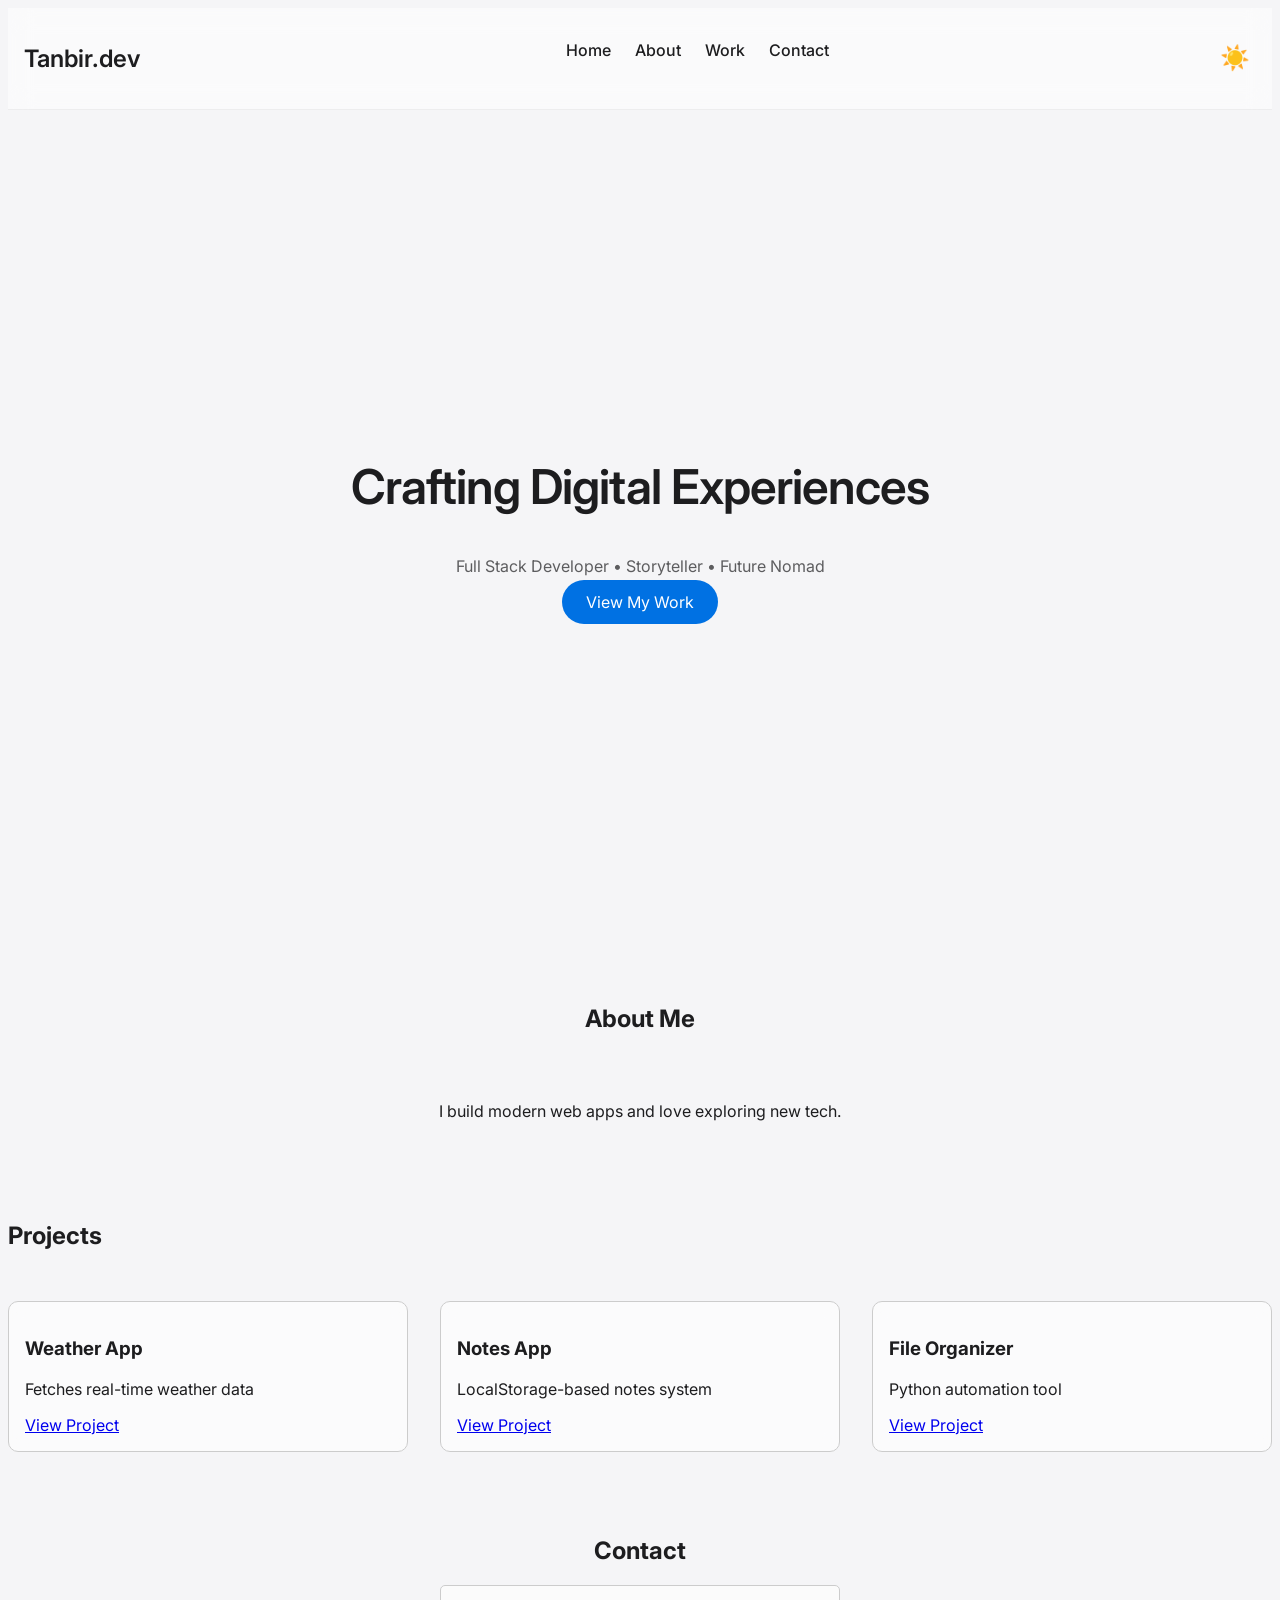
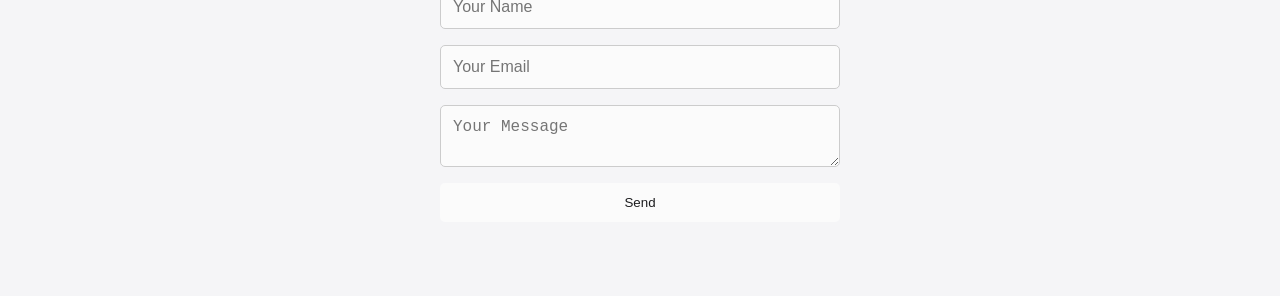
==== portfolio/index.html @ 15b9b973 "Add initial project structure with HTML, CSS, and JavaScript files - Create index.html for the main " ====
<!doctype html>
<html lang="en">
  <head>
    <meta charset="UTF-8" />
    <meta name="viewport" content="width=device-width, initial-scale=1.0" />
    <title>Tanbir | Developer</title>
    <link rel="stylesheet" href="css/styles.css" />
    <link rel="stylesheet" href="css/responsive.css" />
    <link
      href="https://fonts.googleapis.com/css2?family=Inter:wght@300;400;600&display=swap"
      rel="stylesheet"
    />
  </head>

  <body>
    <!-- NAVBAR -->
    <header class="glass">
      <nav>
        <h1 class="logo">Tanbir.dev</h1>
        <ul class="nav-links">
          <li><a href="#hero">Home</a></li>
          <li><a href="#about">About</a></li>
          <li><a href="#projects">Work</a></li>
          <li><a href="#contact">Contact</a></li>
        </ul>
        <button type="button" id="theme-toggle" aria-label="Toggle theme">☀️</button>
      </nav>
    </header>

    <!-- HERO -->
    <section id="hero" class="hero">
      <div class="hero-content">
        <h2>Crafting Digital Experiences</h2>
        <p>Full Stack Developer • Storyteller • Future Nomad</p>
        <a href="#projects" class="btn">View My Work</a>
      </div>
    </section>

    <!-- ABOUT -->
    <section id="about">
      <h2>About Me</h2>
      <p>I build modern web apps and love exploring new tech.</p>
    </section>

    <!-- PROJECTS -->
    <section id="projects">
      <h2>Projects</h2>
      <div class="projects-grid" id="projects-container"></div>
    </section>

    <!-- CONTACT -->
    <footer id="contact">
      <h2>Contact</h2>
      <form aria-label="Contact Form">
        <input type="text" placeholder="Your Name" required />
        <input type="email" placeholder="Your Email" required />
        <textarea placeholder="Your Message"></textarea>
        <button type="submit">Send</button>
      </form>
    </footer>

    <script src="js/projects.js"></script>
    <script src="js/main.js"></script>
  </body>
</html>
---- portfolio/css/styles.css ----
:root {
  --bg: #f5f5f7;
  --text: #1d1d1f;
  --accent: #0071e3;
  --card-bg: rgba(255, 255, 255, 0.6);
}

body.dark {
  --bg: #0b0b0c;
  --text: #f5f5f7;
  --card-bg: rgba(255, 255, 255, 0.05);
}

body {
  background: var(--bg);
  color: var(--text);
  font-family: "Inter", sans-serif;
  transition: all 0.3s ease;
}

body.dark .glass {
  background: rgba(0, 0, 0, 0.4);
}

/* header section */
.glass {
  position: sticky;
  top: 0;
  backdrop-filter: blur(12px);
  background: rgba(255, 255, 255, 0.5);
  border-bottom: 1px solid rgba(0, 0, 0, 0.05);
}

/* NAV section */
nav {
  display: flex;
  justify-content: space-between;
  padding: 1rem;
}

nav .logo {
  font-size: 1.5rem;
  font-weight: 600;
}

nav ul {
  display: flex;
  gap: 1.5rem;
}

nav ul li {
  list-style: none;
  cursor: pointer;
  transition: color 0.2s ease;
}

nav ul li a {
  text-decoration: none;
  color: var(--text);
  font-weight: 500;
  transition: color 0.2s ease;
}

nav ul li a:hover {
  color: var(--accent);
}

#theme-toggle {
  background: none;
  border: none;
  font-size: 1.5rem;
  cursor: pointer;
  transition: transform 0.2s ease;
}

#theme-toggle:hover {
  transform: scale(1.1);
}

/* HERO section */
.hero {
  height: 90vh;
  display: flex;
  align-items: center;
  justify-content: center;
  text-align: center;
}

.hero h2 {
  font-size: 3rem;
  font-weight: 600;
  letter-spacing: -1px;
}

.hero p {
  opacity: 0.7;
  margin: 1rem 0;
}

.btn {
  padding: 12px 24px;
  border-radius: 999px;
  background: var(--accent);
  color: white;
  text-decoration: none;
  transition: transform 0.2s ease;
}

.btn:hover {
  transform: scale(1.05);
}

/* About SECTIONS */
#about {
  display: flex;
  align-items: center;
  gap: 2rem;
  padding: 4rem 2rem;
  flex-direction: column;
  text-align: center;
}

/* PROJECT GRID */
.project-card {
  background: var(--card-bg);
  backdrop-filter: blur(10px);
  border-radius: 20px;
  padding: 1.5rem;
  transition: all 0.3s ease;
  border: 1px solid rgba(0, 0, 0, 0.05);
}

.project-card:hover {
  transform: translateY(-8px);
  box-shadow: 0 20px 40px rgba(0, 0, 0, 0.1);
}

/* PROJECT CARD */
.projects-grid {
  display: grid;
  grid-template-columns: repeat(auto-fit, minmax(280px, 1fr));
  gap: 2rem;
  padding-top: 2rem;
}

.project-card {
  border: 1px solid #ccc;
  padding: 1rem;
  border-radius: 10px;
}

.fade-in {
  opacity: 0;
  transform: translateY(20px);
  transition: all 0.6s ease;
}

.fade-in.show {
  opacity: 1;
  transform: translateY(0);
}

/* FOOTER section */
footer {
  padding: 4rem 2rem;
  text-align: center;
}

footer form {
  display: flex;
  flex-direction: column;
  gap: 1rem;
  max-width: 400px;
  margin: 0 auto;
}

footer input,
footer textarea {
  padding: 0.75rem;
  border: 1px solid #ccc;
  border-radius: 5px;
  font-size: 1rem;
  color: var(--text);
  background: var(--card-bg);
}

footer button {
  padding: 0.75rem 1.5rem;
  background: var(--card-bg);
  color: var(--text);
  border: none;
  border-radius: 5px;
  cursor: pointer;
  transition: transform 0.2s ease;
}
---- portfolio/css/responsive.css ----
@media (max-width: 768px) {
  nav ul {
    display: none;
  }

  section {
    padding: 2rem 1rem;
  }
}

@media (max-width: 480px) {
  section {
    padding: 1rem;
  }
}

/* Add more responsive styles as needed */
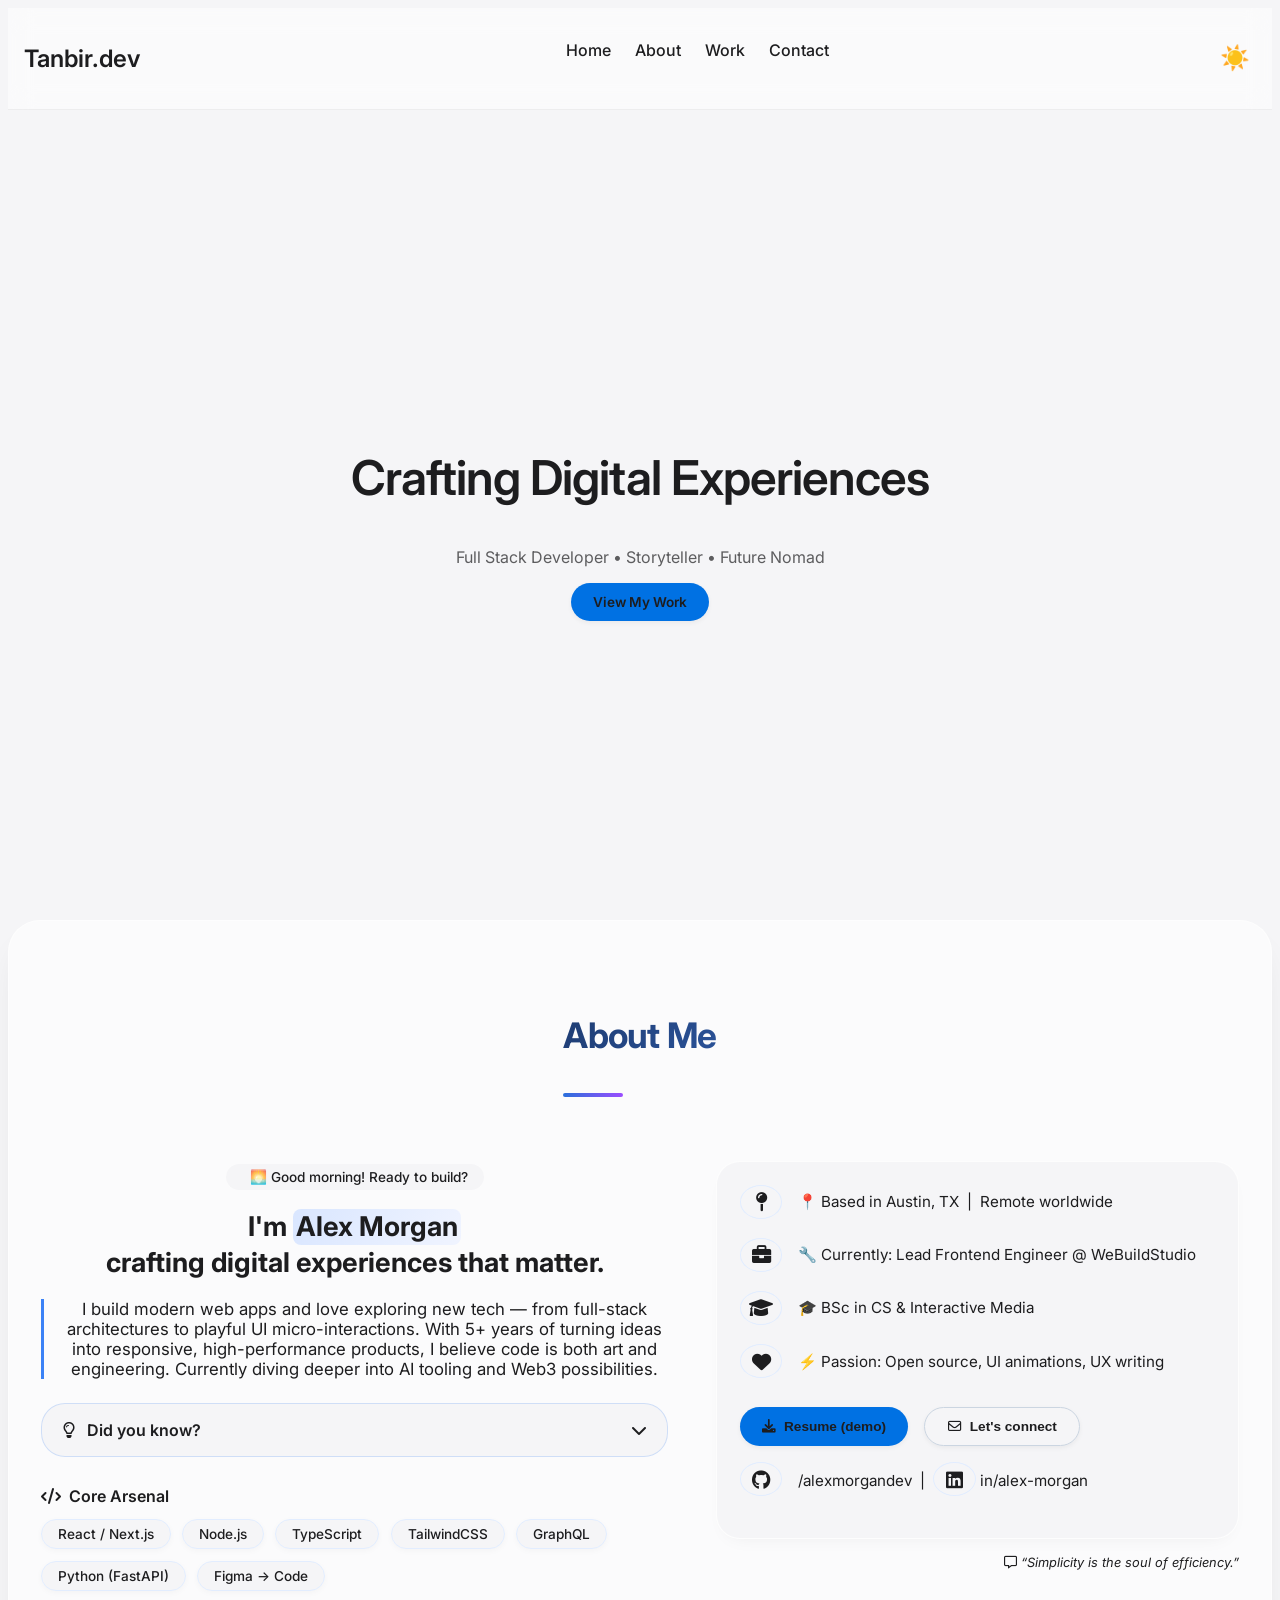
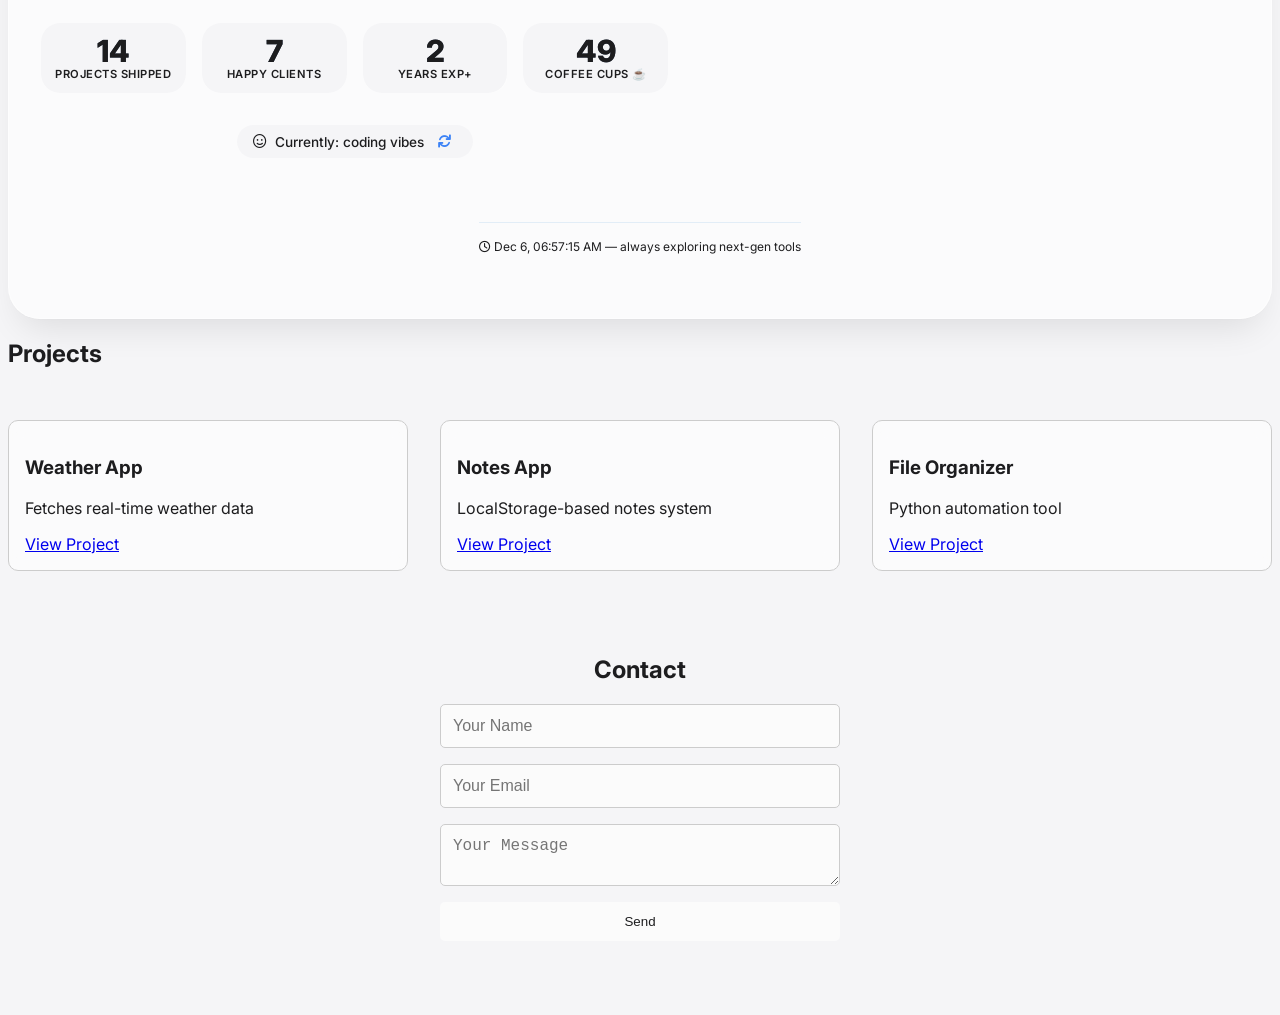
==== commit 09c36947: "feat: add interactive About section with dynamic greeting, fun facts, and skill counters" ====
--- a/portfolio/index.html
+++ b/portfolio/index.html
@@ -6,9 +6,19 @@
     <title>Tanbir | Developer</title>
     <link rel="stylesheet" href="css/styles.css" />
     <link rel="stylesheet" href="css/responsive.css" />
+    <link rel="stylesheet" href="css/about.css" />
     <link
       href="https://fonts.googleapis.com/css2?family=Inter:wght@300;400;600&display=swap"
       rel="stylesheet"
+    />
+    <!-- Google Fonts & simple CSS reset -->
+    <link
+      href="https://fonts.googleapis.com/css2?family=Inter:opsz,wght@14..32,300;14..32,400;14..32,600;14..32,700&display=swap"
+      rel="stylesheet"
+    />
+    <link
+      rel="stylesheet"
+      href="https://cdnjs.cloudflare.com/ajax/libs/font-awesome/6.0.0-beta3/css/all.min.css"
     />
   </head>
 
@@ -23,7 +33,9 @@
           <li><a href="#projects">Work</a></li>
           <li><a href="#contact">Contact</a></li>
         </ul>
-        <button type="button" id="theme-toggle" aria-label="Toggle theme">☀️</button>
+        <button type="button" id="theme-toggle" aria-label="Toggle theme">
+          ☀️
+        </button>
       </nav>
     </header>
 
@@ -37,10 +49,165 @@
     </section>
 
     <!-- ABOUT -->
-    <section id="about">
-      <h2>About Me</h2>
-      <p>I build modern web apps and love exploring new tech.</p>
-    </section>
+    <div class="portfolio-container">
+      <section id="about" class="about-section">
+        <div class="about-header">
+          <h2>About Me</h2>
+          <div class="underline-glow"></div>
+        </div>
+
+        <div class="about-grid">
+          <!-- LEFT SIDE: intro, bio, interactive fun fact + skills & counters -->
+          <div class="about-intro">
+            <div class="greeting-badge">
+              <i class="fas fa-waveform"></i>
+              <span id="greetingMessage">Hello, curious mind!</span>
+            </div>
+            <div class="highlight-text">
+              I'm <span>Alex Morgan</span> <br />
+              crafting <strong>digital experiences</strong> that matter.
+            </div>
+            <p class="bio">
+              I build modern web apps and love exploring new tech — from
+              full-stack architectures to playful UI micro-interactions. With 5+
+              years of turning ideas into responsive, high-performance products,
+              I believe code is both art and engineering. Currently diving
+              deeper into AI tooling and Web3 possibilities.
+            </p>
+
+            <!-- Interactive Fun Fact Toggle (JS) -->
+            <div class="fun-fact-card">
+              <div class="fact-trigger" id="funFactToggle">
+                <span
+                  ><i class="fa-regular fa-lightbulb"></i> &nbsp; Did you
+                  know?</span
+                >
+                <i class="fas fa-chevron-down" id="toggleIcon"></i>
+              </div>
+              <div class="fact-content" id="funFactContent">
+                ✨ I once built a full-stack app in 48 hours during a hackathon
+                — and it won "Best Creative Use of Tech"!<br />
+                🌱 Outside coding, I'm a coffee enthusiast and mentor at local
+                coding workshops.
+              </div>
+            </div>
+
+            <!-- Skills chips with interactive mood -->
+            <div class="skill-section">
+              <div class="skill-title">
+                <i class="fas fa-code"></i> Core Arsenal
+              </div>
+              <div class="skill-chips">
+                <span class="chip">React / Next.js</span>
+                <span class="chip">Node.js</span>
+                <span class="chip">TypeScript</span>
+                <span class="chip">TailwindCSS</span>
+                <span class="chip">GraphQL</span>
+                <span class="chip">Python (FastAPI)</span>
+                <span class="chip">Figma → Code</span>
+              </div>
+            </div>
+
+            <!-- Dynamic stats counters with javascript increment -->
+            <div class="stats-row">
+              <div class="stat-item" data-target="28">
+                <div class="stat-number" id="statProjects">0</div>
+                <div class="stat-label">Projects Shipped</div>
+              </div>
+              <div class="stat-item" data-target="15">
+                <div class="stat-number" id="statClients">0</div>
+                <div class="stat-label">Happy Clients</div>
+              </div>
+              <div class="stat-item" data-target="4">
+                <div class="stat-number" id="statYears">0</div>
+                <div class="stat-label">Years Exp+</div>
+              </div>
+              <div class="stat-item" data-target="100">
+                <div class="stat-number" id="statCoffee">0</div>
+                <div class="stat-label">Coffee Cups ☕</div>
+              </div>
+            </div>
+
+            <!-- mood widget interactive -->
+            <div class="dynamic-mood" id="moodWidget">
+              <i class="fa-regular fa-face-smile"></i>
+              <span class="mood-text" id="moodText"
+                >Currently: coding vibes</span
+              >
+              <button
+                id="changeMoodBtn"
+                style="
+                  background: none;
+                  border: none;
+                  margin-left: auto;
+                  cursor: pointer;
+                  color: #3b82f6;
+                "
+              >
+                <i class="fa-solid fa-arrows-rotate"></i>
+              </button>
+            </div>
+          </div>
+
+          <!-- RIGHT SIDE: personal details + CTA -->
+          <div class="about-details">
+            <div class="info-card">
+              <div class="info-line">
+                <i class="fas fa-map-pin"></i>
+                <span
+                  >📍 Based in Austin, TX &nbsp;|&nbsp; Remote worldwide</span
+                >
+              </div>
+              <div class="info-line">
+                <i class="fas fa-briefcase"></i>
+                <span
+                  >🔧 Currently: Lead Frontend Engineer @ WeBuildStudio</span
+                >
+              </div>
+              <div class="info-line">
+                <i class="fas fa-graduation-cap"></i>
+                <span>🎓 BSc in CS & Interactive Media</span>
+              </div>
+              <div class="info-line">
+                <i class="fas fa-heart"></i>
+                <span>⚡ Passion: Open source, UI animations, UX writing</span>
+              </div>
+              <div class="cta-buttons">
+                <button class="btn btn-primary" id="resumeBtn">
+                  <i class="fas fa-download"></i> Resume (demo)
+                </button>
+                <button class="btn btn-outline" id="contactBtn">
+                  <i class="far fa-envelope"></i> Let's connect
+                </button>
+              </div>
+              <div class="info-line" style="margin-top: 1rem">
+                <i class="fab fa-github"></i>
+                <span
+                  >/alexmorgandev &nbsp;|&nbsp;
+                  <i class="fab fa-linkedin"></i> in/alex-morgan</span
+                >
+              </div>
+            </div>
+            <!-- add micro quote or interactive -->
+            <div
+              style="
+                margin-top: 1rem;
+                text-align: right;
+                font-style: italic;
+                font-size: 0.8rem;
+              "
+            >
+              <i class="fa-regular fa-message"></i> “Simplicity is the soul of
+              efficiency.”
+            </div>
+          </div>
+        </div>
+        <div class="about-footer">
+          <i class="fa-regular fa-clock"></i> <span id="liveTimestamp"></span> —
+          always exploring next-gen tools
+        </div>
+      </section>
+    </div>
 
     <!-- PROJECTS -->
     <section id="projects">
@@ -61,5 +228,6 @@
 
     <script src="js/projects.js"></script>
     <script src="js/main.js"></script>
+    <script src="js/about.js"></script>
   </body>
 </html>
--- a/portfolio/css/styles.css
+++ b/portfolio/css/styles.css
@@ -25,6 +25,7 @@
 /* header section */
 .glass {
   position: sticky;
+  z-index: 1;
   top: 0;
   backdrop-filter: blur(12px);
   background: rgba(255, 255, 255, 0.5);
--- a/portfolio/css/about.css
+++ b/portfolio/css/about.css
@@ -0,0 +1,378 @@
+/* * {
+  margin: 0;
+  padding: 0;
+  box-sizing: border-box;
+}
+
+body {
+  background: linear-gradient(145deg, #f8fafc 0%, #eef2f8 100%);
+  font-family: "Inter", sans-serif;
+  line-height: 1.5;
+  color: #0a1e2f;
+  padding: 2rem 1.5rem;
+  min-height: 100vh;
+  display: flex;
+  align-items: center;
+  justify-content: center;
+} */
+
+:root {
+  --bg: #f5f5f7;
+  --text: #1d1d1f;
+  --accent: #0071e3;
+  --card-bg: rgba(255, 255, 255, 0.6);
+}
+
+/* main container to mimic a portfolio card context */
+.portfolio-container {
+  max-width: 1280px;
+  width: 100%;
+  margin: 0 auto;
+}
+
+/* about section styling */
+.about-section {
+  background: var(--card-bg);
+  backdrop-filter: blur(0px);
+  border-radius: 2rem;
+  box-shadow:
+    0 20px 35px -12px rgba(0, 0, 0, 0.1),
+    0 1px 2px rgba(0, 0, 0, 0.02);
+  padding: 2rem 1.8rem;
+  transition: all 0.3s ease;
+  border: 1px solid rgba(255, 255, 255, 0.5);
+}
+
+@media (min-width: 768px) {
+  .about-section {
+    padding: 2.8rem 3rem;
+  }
+}
+
+/* header with animated underline */
+.about-header {
+  margin-bottom: 2rem;
+  position: relative;
+  display: inline-block;
+}
+
+.about-header h2 {
+  font-size: 2.2rem;
+  font-weight: 700;
+  background: linear-gradient(135deg, #1e3c72, #2a5298);
+  background-clip: text;
+  -webkit-background-clip: text;
+  color: transparent;
+  letter-spacing: -0.02em;
+  display: inline-block;
+}
+
+.underline-glow {
+  height: 4px;
+  width: 60px;
+  background: linear-gradient(90deg, #2a6fdb, #9b4dff);
+  border-radius: 4px;
+  margin-top: 8px;
+  transition: width 0.4s cubic-bezier(0.2, 0.9, 0.4, 1.1);
+}
+
+.about-header:hover .underline-glow {
+  width: 100%;
+}
+
+/* layout: intro + grid details */
+.about-grid {
+  display: flex;
+  flex-direction: column;
+  gap: 2rem;
+}
+
+@media (min-width: 900px) {
+  .about-grid {
+    flex-direction: row;
+    gap: 3rem;
+  }
+  .about-intro {
+    flex: 1.2;
+  }
+  .about-details {
+    flex: 1;
+  }
+}
+
+/* intro text + interactive badge */
+.greeting-badge {
+  display: inline-flex;
+  align-items: center;
+  gap: 0.5rem;
+  background: var(--bg);
+  padding: 0.3rem 1rem;
+  border-radius: 40px;
+  font-size: 0.85rem;
+  font-weight: 500;
+  color: var(--text);
+  margin-bottom: 1.2rem;
+  backdrop-filter: blur(2px);
+}
+
+.greeting-badge i {
+  font-size: 1rem;
+}
+
+.highlight-text {
+  font-size: 1.7rem;
+  font-weight: 700;
+  line-height: 1.3;
+  margin-bottom: 1rem;
+  color: var(--text);
+}
+
+.highlight-text span {
+  background: linear-gradient(120deg, #d9e6ff, #f0f4ff);
+  padding: 0 0.2rem;
+  border-radius: 8px;
+  display: inline-block;
+}
+
+.bio {
+  color: var(--text);
+  margin: 1.2rem 0;
+  font-size: 1.05rem;
+  border-left: 3px solid #3b82f6;
+  padding-left: 1rem;
+}
+
+/* stats / fun fact interactive */
+.fun-fact-card {
+  background: var(--bg);
+  backdrop-filter: blur(4px);
+  border-radius: 1.5rem;
+  padding: 1rem 1.3rem;
+  margin: 1.5rem 0;
+  border: 1px solid rgba(59, 130, 246, 0.2);
+  transition: all 0.2s;
+}
+
+.fact-trigger {
+  display: flex;
+  align-items: center;
+  justify-content: space-between;
+  cursor: pointer;
+  font-weight: 600;
+  color: var(--text);
+}
+
+.fact-trigger i {
+  transition: transform 0.3s;
+}
+
+.fact-content {
+  max-height: 0;
+  overflow: hidden;
+  transition:
+    max-height 0.5s ease-out,
+    margin 0.2s;
+  background: var(--bg);
+  border-radius: 1rem;
+  margin-top: 0;
+  padding: 0 0.8rem;
+}
+
+.fact-content.show {
+  max-height: 200px;
+  margin-top: 0.8rem;
+  padding: 0.8rem;
+}
+
+/* skill chips & interactive counters */
+.skill-section {
+  margin: 1.8rem 0 0.8rem;
+}
+
+.skill-title {
+  font-weight: 600;
+  margin-bottom: 0.8rem;
+  display: flex;
+  align-items: center;
+  gap: 8px;
+}
+
+.skill-chips {
+  display: flex;
+  flex-wrap: wrap;
+  gap: 0.7rem;
+}
+
+.chip {
+  background: var(--bg);
+  border-radius: 40px;
+  padding: 0.4rem 1rem;
+  font-size: 0.85rem;
+  font-weight: 500;
+  color: var(--text);
+  box-shadow: 0 2px 6px rgba(0, 0, 0, 0.03);
+  transition: all 0.2s ease;
+  cursor: default;
+  border: 1px solid #e2edff;
+}
+
+.chip:hover {
+  transform: translateY(-2px);
+  background: var(--bg);
+  border-color: var(--accent);
+  box-shadow: 0 6px 12px -8px rgba(59, 130, 246, 0.3);
+}
+
+/* stats counters row */
+.stats-row {
+  display: flex;
+  justify-content: space-between;
+  gap: 1rem;
+  margin: 2rem 0 1rem;
+  flex-wrap: wrap;
+}
+
+.stat-item {
+  background: var(--bg);
+  border-radius: 1.2rem;
+  padding: 0.8rem;
+  text-align: center;
+  flex: 1;
+  min-width: 80px;
+  transition: all 0.2s;
+  backdrop-filter: blur(4px);
+}
+
+.stat-number {
+  font-size: 1.9rem;
+  font-weight: 800;
+  background: linear-gradient(145deg, #1e293b, #2d3e5f);
+  background-clip: text;
+  -webkit-background-clip: text;
+  color: var(--text);
+  line-height: 1;
+}
+
+.stat-label {
+  font-size: 0.7rem;
+  text-transform: uppercase;
+  font-weight: 600;
+  letter-spacing: 0.5px;
+  color: var(--text);
+}
+
+/* Right side: personal details + cta */
+.info-card {
+  background: var(--bg);
+  border-radius: 1.5rem;
+  padding: 1.4rem;
+  box-shadow: 0 8px 20px -12px rgba(0, 0, 0, 0.08);
+  border: 1px solid rgba(255, 255, 255, 0.8);
+}
+
+.info-line {
+  display: flex;
+  align-items: center;
+  gap: 1rem;
+  margin-bottom: 1.2rem;
+  font-size: 0.95rem;
+}
+
+.info-line i {
+  width: 28px;
+  color: var(--text);
+  border-radius: 50%;
+  border: 1px solid #e2edff;
+  padding: 0.4rem;
+  text-align: center;
+  font-size: 1.2rem;
+}
+
+.cta-buttons {
+  display: flex;
+  gap: 1rem;
+  margin-top: 1.8rem;
+  flex-wrap: wrap;
+}
+
+.btn {
+  padding: 0.7rem 1.4rem;
+  border-radius: 40px;
+  font-weight: 600;
+  font-size: 0.85rem;
+  cursor: pointer;
+  transition: all 0.2s;
+  border: none;
+  background: var(--accent);
+  color: var(--text);
+  box-shadow: 0 2px 5px rgba(0, 0, 0, 0.05);
+  display: inline-flex;
+  align-items: center;
+  gap: 0.5rem;
+}
+
+.btn-primary {
+  background: var(--accent);
+  color: var(--text);
+  border: none;
+}
+
+.btn-primary:hover {
+  background: var(--accent);
+  transform: translateY(-2px);
+  box-shadow: 0 12px 18px -10px #1f3a6b50;
+}
+
+.btn-outline {
+  border: 1px solid #cbd5e1;
+  background: transparent;
+}
+
+.btn-outline:hover {
+  background: #f1f5f9;
+  border-color: #3b82f6;
+}
+
+/* interactive typing effect area (js) */
+.dynamic-mood {
+  margin-top: 1rem;
+  font-size: 0.85rem;
+  background: var(--bg);
+  padding: 0.5rem 1rem;
+  border-radius: 28px;
+  display: inline-flex;
+  align-items: center;
+  gap: 8px;
+}
+
+.mood-text {
+  font-weight: 500;
+  color: var(--text);
+}
+
+/* footer micro */
+.about-footer {
+  margin-top: 2rem;
+  text-align: center;
+  font-size: 0.75rem;
+  color: var(--text);
+  border-top: 1px solid #e2edf7;
+  padding-top: 1rem;
+}
+
+@keyframes fadeSlide {
+  0% {
+    opacity: 0;
+    transform: translateY(6px);
+  }
+  100% {
+    opacity: 1;
+    transform: translateY(0);
+  }
+}
+
+.about-section,
+.stat-item,
+.chip {
+  animation: fadeSlide 0.45s ease-out forwards;
+}
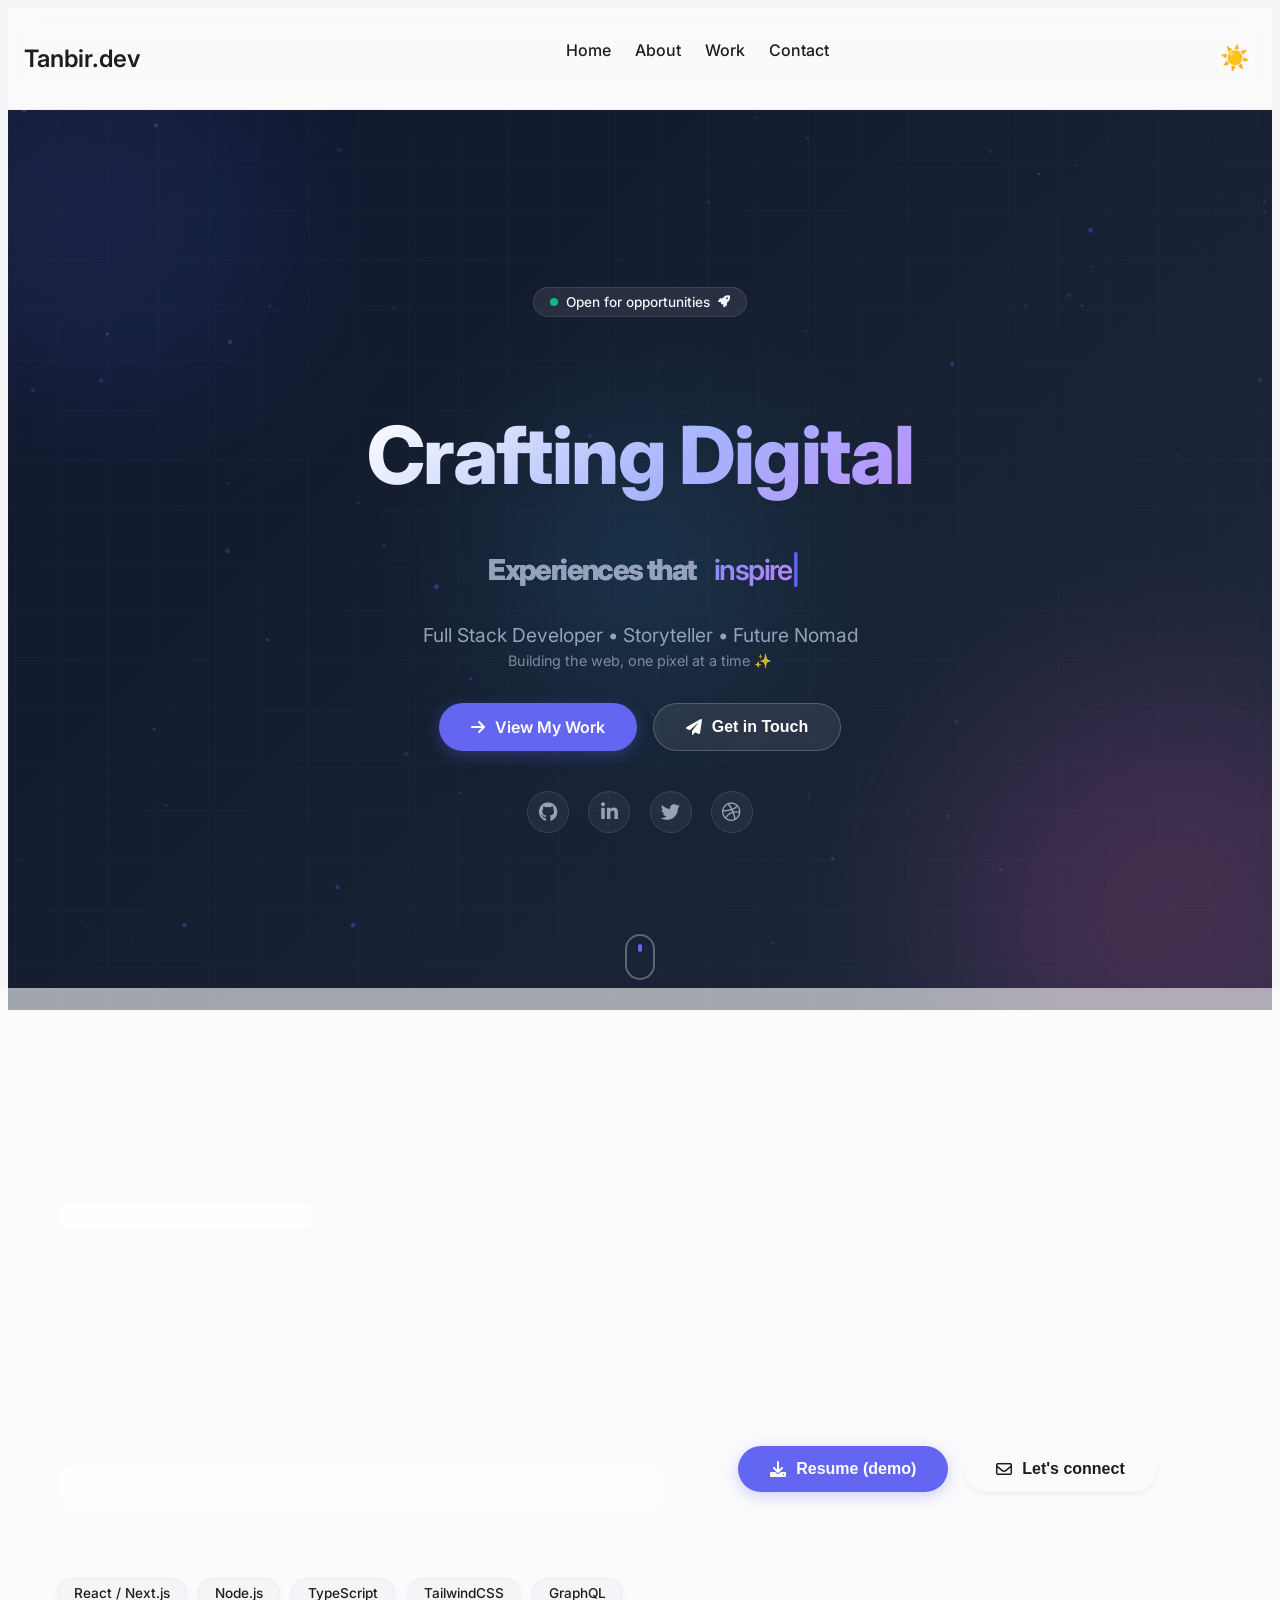
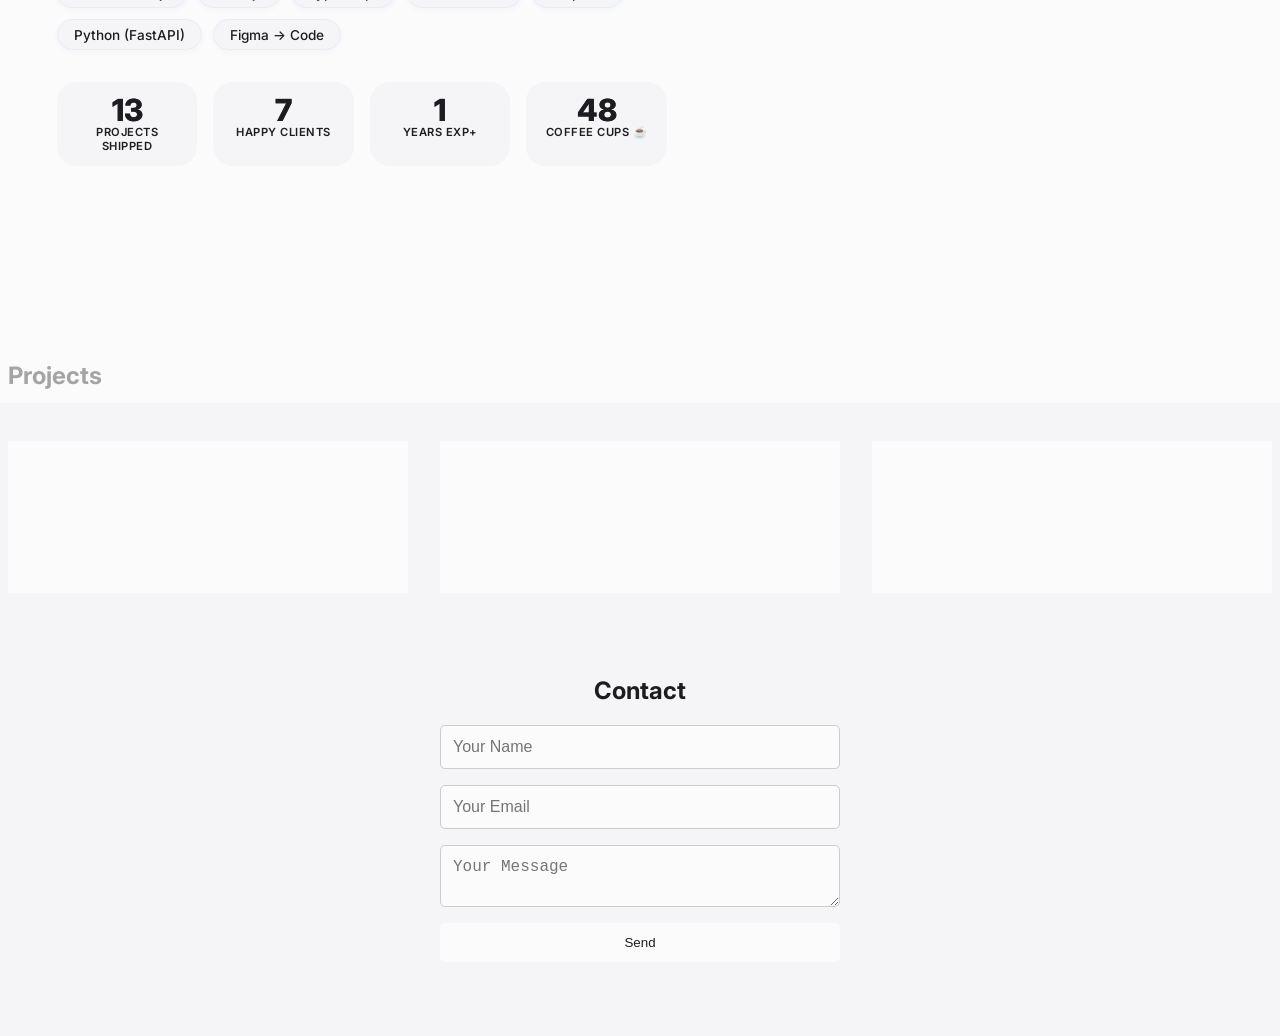
==== commit 9e981e7f: "feat: add enhanced hero section with typing animation, particle system, and interactive buttons; cre" ====
--- a/portfolio/index.html
+++ b/portfolio/index.html
@@ -7,6 +7,7 @@
     <link rel="stylesheet" href="css/styles.css" />
     <link rel="stylesheet" href="css/responsive.css" />
     <link rel="stylesheet" href="css/about.css" />
+    <link rel="stylesheet" href="css/hero.css" />
     <link
       href="https://fonts.googleapis.com/css2?family=Inter:wght@300;400;600&display=swap"
       rel="stylesheet"
@@ -19,6 +20,10 @@
     <link
       rel="stylesheet"
       href="https://cdnjs.cloudflare.com/ajax/libs/font-awesome/6.0.0-beta3/css/all.min.css"
+    />
+    <link
+      href="https://fonts.googleapis.com/css2?family=Inter:opsz,wght@14..32,300;14..32,400;14..32,500;14..32,600;14..32,700;14..32,800&display=swap"
+      rel="stylesheet"
     />
   </head>
 
@@ -39,181 +44,279 @@
       </nav>
     </header>
 
-    <!-- HERO -->
-    <section id="hero" class="hero">
-      <div class="hero-content">
-        <h2>Crafting Digital Experiences</h2>
-        <p>Full Stack Developer • Storyteller • Future Nomad</p>
-        <a href="#projects" class="btn">View My Work</a>
+    <!-- MAIN CONTENT -->
+    <main id="main" class="main">
+      <!-- HERO -->
+      <div id="hero-container-body" class="hero-container-body">
+        <section id="hero" class="hero">
+          <!-- Animated Background -->
+          <div class="hero-bg">
+            <div class="gradient-orb orb-1"></div>
+            <div class="gradient-orb orb-2"></div>
+            <div class="gradient-orb orb-3"></div>
+            <div class="grid-overlay"></div>
+          </div>
+
+          <!-- Particle Canvas -->
+          <canvas id="particleCanvas"></canvas>
+
+          <!-- Main Content -->
+          <div class="hero-content">
+            <div class="availability-badge">
+              <span class="status-dot"></span>
+              <span>Open for opportunities</span>
+              <i class="fas fa-rocket" style="font-size: 0.75rem"></i>
+            </div>
+
+            <h2>
+              Crafting Digital<br />
+              <span class="typing-wrapper">
+                <span class="static-text">Experiences that</span>
+                <span class="dynamic-text" id="dynamicText">inspire</span>
+              </span>
+            </h2>
+
+            <p>
+              Full Stack Developer • Storyteller • Future Nomad<br />
+              <span style="font-size: 0.9rem; opacity: 0.8"
+                >Building the web, one pixel at a time ✨</span
+              >
+            </p>
+
+            <div class="cta-group">
+              <a href="#projects" class="btn btn-primary" id="viewWorkBtn">
+                <i class="fas fa-arrow-right"></i> View My Work
+              </a>
+              <button type="button" class="btn btn-secondary" id="contactBtn">
+                <i class="fas fa-paper-plane"></i> Get in Touch
+              </button>
+            </div>
+
+            <div class="social-links">
+              <a
+                title="social-icon"
+                href="#"
+                class="social-icon"
+                id="githubLink"
+                target="_blank"
+              >
+                <i class="fab fa-github"></i>
+              </a>
+              <a
+                title="social-icon"
+                href="#"
+                class="social-icon"
+                id="linkedinLink"
+                target="_blank"
+              >
+                <i class="fab fa-linkedin-in"></i>
+              </a>
+              <a
+                title="social-icon"
+                href="#"
+                class="social-icon"
+                id="twitterLink"
+                target="_blank"
+              >
+                <i class="fab fa-twitter"></i>
+              </a>
+              <a
+                title="social-icon"
+                href="#"
+                class="social-icon"
+                id="dribbbleLink"
+                target="_blank"
+              >
+                <i class="fab fa-dribbble"></i>
+              </a>
+            </div>
+          </div>
+
+          <!-- Scroll Indicator -->
+          <div class="scroll-indicator" id="scrollIndicator">
+            <div class="mouse">
+              <div class="wheel"></div>
+            </div>
+          </div>
+        </section>
       </div>
-    </section>
-
-    <!-- ABOUT -->
-    <div class="portfolio-container">
-      <section id="about" class="about-section">
-        <div class="about-header">
-          <h2>About Me</h2>
-          <div class="underline-glow"></div>
-        </div>
-
-        <div class="about-grid">
-          <!-- LEFT SIDE: intro, bio, interactive fun fact + skills & counters -->
-          <div class="about-intro">
-            <div class="greeting-badge">
-              <i class="fas fa-waveform"></i>
-              <span id="greetingMessage">Hello, curious mind!</span>
-            </div>
-            <div class="highlight-text">
-              I'm <span>Alex Morgan</span> <br />
-              crafting <strong>digital experiences</strong> that matter.
-            </div>
-            <p class="bio">
-              I build modern web apps and love exploring new tech — from
-              full-stack architectures to playful UI micro-interactions. With 5+
-              years of turning ideas into responsive, high-performance products,
-              I believe code is both art and engineering. Currently diving
-              deeper into AI tooling and Web3 possibilities.
-            </p>
-
-            <!-- Interactive Fun Fact Toggle (JS) -->
-            <div class="fun-fact-card">
-              <div class="fact-trigger" id="funFactToggle">
-                <span
-                  ><i class="fa-regular fa-lightbulb"></i> &nbsp; Did you
-                  know?</span
+
+      <!-- ABOUT -->
+      <section class="about-container-body" id="about-section-body">
+        <div class="portfolio-container">
+          <section id="about" class="about-section">
+            <div class="about-header">
+              <h2>About Me</h2>
+              <div class="underline-glow"></div>
+            </div>
+
+            <div class="about-grid">
+              <!-- LEFT SIDE: intro, bio, interactive fun fact + skills & counters -->
+              <div class="about-intro">
+                <div class="greeting-badge">
+                  <i class="fas fa-waveform"></i>
+                  <span id="greetingMessage">Hello, curious mind!</span>
+                </div>
+                <div class="highlight-text">
+                  I'm <span>Alex Morgan</span> <br />
+                  crafting <strong>digital experiences</strong> that matter.
+                </div>
+                <p class="bio">
+                  I build modern web apps and love exploring new tech — from
+                  full-stack architectures to playful UI micro-interactions.
+                  With 5+ years of turning ideas into responsive,
+                  high-performance products, I believe code is both art and
+                  engineering. Currently diving deeper into AI tooling and Web3
+                  possibilities.
+                </p>
+
+                <!-- Interactive Fun Fact Toggle (JS) -->
+                <div class="fun-fact-card">
+                  <div class="fact-trigger" id="funFactToggle">
+                    <span
+                      ><i class="fa-regular fa-lightbulb"></i> &nbsp; Did you
+                      know?</span
+                    >
+                    <i class="fas fa-chevron-down" id="toggleIcon"></i>
+                  </div>
+                  <div class="fact-content" id="funFactContent">
+                    ✨ I once built a full-stack app in 48 hours during a
+                    hackathon — and it won "Best Creative Use of Tech"!<br />
+                    🌱 Outside coding, I'm a coffee enthusiast and mentor at
+                    local coding workshops.
+                  </div>
+                </div>
+
+                <!-- Skills chips with interactive mood -->
+                <div class="skill-section">
+                  <div class="skill-title">
+                    <i class="fas fa-code"></i> Core Arsenal
+                  </div>
+                  <div class="skill-chips">
+                    <span class="chip">React / Next.js</span>
+                    <span class="chip">Node.js</span>
+                    <span class="chip">TypeScript</span>
+                    <span class="chip">TailwindCSS</span>
+                    <span class="chip">GraphQL</span>
+                    <span class="chip">Python (FastAPI)</span>
+                    <span class="chip">Figma → Code</span>
+                  </div>
+                </div>
+
+                <!-- Dynamic stats counters with javascript increment -->
+                <div class="stats-row">
+                  <div class="stat-item" data-target="28">
+                    <div class="stat-number" id="statProjects">0</div>
+                    <div class="stat-label">Projects Shipped</div>
+                  </div>
+                  <div class="stat-item" data-target="15">
+                    <div class="stat-number" id="statClients">0</div>
+                    <div class="stat-label">Happy Clients</div>
+                  </div>
+                  <div class="stat-item" data-target="4">
+                    <div class="stat-number" id="statYears">0</div>
+                    <div class="stat-label">Years Exp+</div>
+                  </div>
+                  <div class="stat-item" data-target="100">
+                    <div class="stat-number" id="statCoffee">0</div>
+                    <div class="stat-label">Coffee Cups ☕</div>
+                  </div>
+                </div>
+
+                <!-- mood widget interactive -->
+                <div class="dynamic-mood" id="moodWidget">
+                  <i class="fa-regular fa-face-smile"></i>
+                  <span class="mood-text" id="moodText"
+                    >Currently: coding vibes</span
+                  >
+                  <button
+                    title="Change Mood"
+                    type="button"
+                    id="changeMoodBtn"
+                    style="
+                      background: none;
+                      border: none;
+                      margin-left: auto;
+                      cursor: pointer;
+                      color: #3b82f6;
+                    "
+                  >
+                    <i class="fa-solid fa-arrows-rotate"></i>
+                  </button>
+                </div>
+              </div>
+
+              <!-- RIGHT SIDE: personal details + CTA -->
+              <div class="about-details">
+                <div class="info-card">
+                  <div class="info-line">
+                    <i class="fas fa-map-pin"></i>
+                    <span
+                      >📍 Based in Austin, TX &nbsp;|&nbsp; Remote
+                      worldwide</span
+                    >
+                  </div>
+                  <div class="info-line">
+                    <i class="fas fa-briefcase"></i>
+                    <span
+                      >🔧 Currently: Lead Frontend Engineer @
+                      WeBuildStudio</span
+                    >
+                  </div>
+                  <div class="info-line">
+                    <i class="fas fa-graduation-cap"></i>
+                    <span>🎓 BSc in CS & Interactive Media</span>
+                  </div>
+                  <div class="info-line">
+                    <i class="fas fa-heart"></i>
+                    <span
+                      >⚡ Passion: Open source, UI animations, UX writing</span
+                    >
+                  </div>
+                  <div class="cta-buttons">
+                    <button class="btn btn-primary" id="resumeBtn">
+                      <i class="fas fa-download"></i> Resume (demo)
+                    </button>
+                    <button class="btn btn-outline" id="contactBtn">
+                      <i class="far fa-envelope"></i> Let's connect
+                    </button>
+                  </div>
+                  <div class="info-line" style="margin-top: 1rem">
+                    <i class="fab fa-github"></i>
+                    <span
+                      >/alexmorgandev &nbsp;|&nbsp;
+                      <i class="fab fa-linkedin"></i> in/alex-morgan</span
+                    >
+                  </div>
+                </div>
+                <!-- add micro quote or interactive -->
+                <div
+                  style="
+                    margin-top: 1rem;
+                    text-align: right;
+                    font-style: italic;
+                    font-size: 0.8rem;
+                  "
                 >
-                <i class="fas fa-chevron-down" id="toggleIcon"></i>
+                  <i class="fa-regular fa-message"></i> “Simplicity is the soul
+                  of efficiency.”
+                </div>
               </div>
-              <div class="fact-content" id="funFactContent">
-                ✨ I once built a full-stack app in 48 hours during a hackathon
-                — and it won "Best Creative Use of Tech"!<br />
-                🌱 Outside coding, I'm a coffee enthusiast and mentor at local
-                coding workshops.
-              </div>
-            </div>
-
-            <!-- Skills chips with interactive mood -->
-            <div class="skill-section">
-              <div class="skill-title">
-                <i class="fas fa-code"></i> Core Arsenal
-              </div>
-              <div class="skill-chips">
-                <span class="chip">React / Next.js</span>
-                <span class="chip">Node.js</span>
-                <span class="chip">TypeScript</span>
-                <span class="chip">TailwindCSS</span>
-                <span class="chip">GraphQL</span>
-                <span class="chip">Python (FastAPI)</span>
-                <span class="chip">Figma → Code</span>
-              </div>
-            </div>
-
-            <!-- Dynamic stats counters with javascript increment -->
-            <div class="stats-row">
-              <div class="stat-item" data-target="28">
-                <div class="stat-number" id="statProjects">0</div>
-                <div class="stat-label">Projects Shipped</div>
-              </div>
-              <div class="stat-item" data-target="15">
-                <div class="stat-number" id="statClients">0</div>
-                <div class="stat-label">Happy Clients</div>
-              </div>
-              <div class="stat-item" data-target="4">
-                <div class="stat-number" id="statYears">0</div>
-                <div class="stat-label">Years Exp+</div>
-              </div>
-              <div class="stat-item" data-target="100">
-                <div class="stat-number" id="statCoffee">0</div>
-                <div class="stat-label">Coffee Cups ☕</div>
-              </div>
-            </div>
-
-            <!-- mood widget interactive -->
-            <div class="dynamic-mood" id="moodWidget">
-              <i class="fa-regular fa-face-smile"></i>
-              <span class="mood-text" id="moodText"
-                >Currently: coding vibes</span
-              >
-              <button
-                id="changeMoodBtn"
-                style="
-                  background: none;
-                  border: none;
-                  margin-left: auto;
-                  cursor: pointer;
-                  color: #3b82f6;
-                "
-              >
-                <i class="fa-solid fa-arrows-rotate"></i>
-              </button>
-            </div>
-          </div>
-
-          <!-- RIGHT SIDE: personal details + CTA -->
-          <div class="about-details">
-            <div class="info-card">
-              <div class="info-line">
-                <i class="fas fa-map-pin"></i>
-                <span
-                  >📍 Based in Austin, TX &nbsp;|&nbsp; Remote worldwide</span
-                >
-              </div>
-              <div class="info-line">
-                <i class="fas fa-briefcase"></i>
-                <span
-                  >🔧 Currently: Lead Frontend Engineer @ WeBuildStudio</span
-                >
-              </div>
-              <div class="info-line">
-                <i class="fas fa-graduation-cap"></i>
-                <span>🎓 BSc in CS & Interactive Media</span>
-              </div>
-              <div class="info-line">
-                <i class="fas fa-heart"></i>
-                <span>⚡ Passion: Open source, UI animations, UX writing</span>
-              </div>
-              <div class="cta-buttons">
-                <button class="btn btn-primary" id="resumeBtn">
-                  <i class="fas fa-download"></i> Resume (demo)
-                </button>
-                <button class="btn btn-outline" id="contactBtn">
-                  <i class="far fa-envelope"></i> Let's connect
-                </button>
-              </div>
-              <div class="info-line" style="margin-top: 1rem">
-                <i class="fab fa-github"></i>
-                <span
-                  >/alexmorgandev &nbsp;|&nbsp;
-                  <i class="fab fa-linkedin"></i> in/alex-morgan</span
-                >
-              </div>
-            </div>
-            <!-- add micro quote or interactive -->
-            <div
-              style="
-                margin-top: 1rem;
-                text-align: right;
-                font-style: italic;
-                font-size: 0.8rem;
-              "
-            >
-              <i class="fa-regular fa-message"></i> “Simplicity is the soul of
-              efficiency.”
-            </div>
-          </div>
-        </div>
-        <div class="about-footer">
-          <i class="fa-regular fa-clock"></i> <span id="liveTimestamp"></span> —
-          always exploring next-gen tools
+            </div>
+            <div class="about-footer">
+              <i class="fa-regular fa-clock"></i>
+              <span id="liveTimestamp"></span> — always exploring next-gen tools
+            </div>
+          </section>
         </div>
       </section>
-    </div>
-
-    <!-- PROJECTS -->
-    <section id="projects">
-      <h2>Projects</h2>
-      <div class="projects-grid" id="projects-container"></div>
-    </section>
+
+      <!-- PROJECTS -->
+      <section id="projects">
+        <h2>Projects</h2>
+        <div class="projects-grid" id="projects-container"></div>
+      </section>
+    </main>
 
     <!-- CONTACT -->
     <footer id="contact">
@@ -226,8 +329,9 @@
       </form>
     </footer>
 
+    <script src="js/hero.js"></script>
     <script src="js/projects.js"></script>
-    <script src="js/main.js"></script>
+    <script src="js/main.js" type="module"></script>
     <script src="js/about.js"></script>
   </body>
 </html>
--- a/portfolio/css/styles.css
+++ b/portfolio/css/styles.css
@@ -78,49 +78,6 @@
   transform: scale(1.1);
 }
 
-/* HERO section */
-.hero {
-  height: 90vh;
-  display: flex;
-  align-items: center;
-  justify-content: center;
-  text-align: center;
-}
-
-.hero h2 {
-  font-size: 3rem;
-  font-weight: 600;
-  letter-spacing: -1px;
-}
-
-.hero p {
-  opacity: 0.7;
-  margin: 1rem 0;
-}
-
-.btn {
-  padding: 12px 24px;
-  border-radius: 999px;
-  background: var(--accent);
-  color: white;
-  text-decoration: none;
-  transition: transform 0.2s ease;
-}
-
-.btn:hover {
-  transform: scale(1.05);
-}
-
-/* About SECTIONS */
-#about {
-  display: flex;
-  align-items: center;
-  gap: 2rem;
-  padding: 4rem 2rem;
-  flex-direction: column;
-  text-align: center;
-}
-
 /* PROJECT GRID */
 .project-card {
   background: var(--card-bg);
--- a/portfolio/css/hero.css
+++ b/portfolio/css/hero.css
@@ -0,0 +1,402 @@
+:root {
+  --accent: #6366f1;
+  --accent-dark: #4f46e5;
+  --accent-glow: rgba(99, 102, 241, 0.4);
+  --dark-bg: #0f172a;
+  --text-light: #f1f5f9;
+  --text-muted: #94a3b8;
+}
+
+#hero-container-body {
+  font-family: "Inter", sans-serif;
+  background: linear-gradient(135deg, #0f172a 0%, #1e293b 100%);
+}
+
+/* Hero Section - Enhanced */
+.hero {
+  position: relative;
+  min-height: 100vh;
+  display: flex;
+  align-items: center;
+  justify-content: center;
+  text-align: center;
+  overflow: hidden;
+  isolation: isolate;
+}
+
+/* Animated Background Elements */
+.hero-bg {
+  position: absolute;
+  inset: 0;
+  z-index: 0;
+  overflow: hidden;
+}
+
+.gradient-orb {
+  position: absolute;
+  border-radius: 50%;
+  filter: blur(80px);
+  opacity: 0.4;
+  animation: float 20s ease-in-out infinite;
+}
+
+.orb-1 {
+  width: 400px;
+  height: 400px;
+  background: radial-gradient(
+    circle,
+    rgba(99, 102, 241, 0.8),
+    rgba(139, 92, 246, 0.3)
+  );
+  top: -100px;
+  left: -100px;
+  animation-delay: 0s;
+}
+
+.orb-2 {
+  width: 500px;
+  height: 500px;
+  background: radial-gradient(
+    circle,
+    rgba(236, 72, 153, 0.6),
+    rgba(99, 102, 241, 0.2)
+  );
+  bottom: -150px;
+  right: -150px;
+  animation-delay: -5s;
+}
+
+.orb-3 {
+  width: 300px;
+  height: 300px;
+  background: radial-gradient(
+    circle,
+    rgba(34, 211, 238, 0.5),
+    rgba(99, 102, 241, 0.2)
+  );
+  top: 50%;
+  left: 50%;
+  transform: translate(-50%, -50%);
+  animation-delay: -10s;
+  opacity: 0.3;
+}
+
+@keyframes float {
+  0%,
+  100% {
+    transform: translate(0, 0) scale(1);
+  }
+  33% {
+    transform: translate(30px, -30px) scale(1.1);
+  }
+  66% {
+    transform: translate(-20px, 20px) scale(0.9);
+  }
+}
+
+/* Grid Pattern Overlay */
+.grid-overlay {
+  position: absolute;
+  inset: 0;
+  background-image:
+    linear-gradient(rgba(255, 255, 255, 0.02) 1px, transparent 1px),
+    linear-gradient(90deg, rgba(255, 255, 255, 0.02) 1px, transparent 1px);
+  background-size: 50px 50px;
+  pointer-events: none;
+}
+
+/* Main Content */
+.hero-content {
+  position: relative;
+  z-index: 2;
+  max-width: 900px;
+  padding: 2rem;
+  animation: fadeInUp 1s ease-out;
+}
+
+@keyframes fadeInUp {
+  from {
+    opacity: 0;
+    transform: translateY(40px);
+  }
+  to {
+    opacity: 1;
+    transform: translateY(0);
+  }
+}
+
+/* Badge / Availability */
+.availability-badge {
+  display: inline-flex;
+  align-items: center;
+  gap: 8px;
+  background: rgba(255, 255, 255, 0.08);
+  backdrop-filter: blur(10px);
+  padding: 6px 16px;
+  border-radius: 100px;
+  margin-bottom: 1.5rem;
+  font-size: 0.85rem;
+  font-weight: 500;
+  color: var(--text-light);
+  border: 1px solid rgba(255, 255, 255, 0.1);
+  animation: pulse 2s ease-in-out infinite;
+}
+
+.status-dot {
+  width: 8px;
+  height: 8px;
+  background: #10b981;
+  border-radius: 50%;
+  display: inline-block;
+  animation: blink 1.5s ease-in-out infinite;
+}
+
+@keyframes blink {
+  0%,
+  100% {
+    opacity: 1;
+    transform: scale(1);
+  }
+  50% {
+    opacity: 0.5;
+    transform: scale(0.9);
+  }
+}
+
+@keyframes pulse {
+  0%,
+  100% {
+    box-shadow: 0 0 0 0 rgba(99, 102, 241, 0.4);
+  }
+  50% {
+    box-shadow: 0 0 0 4px rgba(99, 102, 241, 0.2);
+  }
+}
+
+/* Main Heading with Typing Effect */
+.hero h2 {
+  font-size: clamp(2rem, 8vw, 5rem);
+  font-weight: 800;
+  letter-spacing: -0.02em;
+  background: linear-gradient(135deg, #fff 0%, #a5b4fc 50%, #c084fc 100%);
+  background-clip: text;
+  -webkit-background-clip: text;
+  color: transparent;
+  margin-bottom: 1rem;
+  line-height: 1.2;
+}
+
+.typing-wrapper {
+  display: inline-block;
+}
+
+.static-text {
+  font-size: clamp(1.2rem, 4vw, 1.8rem);
+  color: var(--text-muted);
+  margin-right: 4px;
+}
+
+.dynamic-text {
+  font-size: clamp(1.2rem, 4vw, 1.8rem);
+  font-weight: 600;
+  background: linear-gradient(135deg, #818cf8, #c084fc);
+  background-clip: text;
+  -webkit-background-clip: text;
+  color: transparent;
+  position: relative;
+  display: inline-block;
+}
+
+.dynamic-text::after {
+  content: "|";
+  position: absolute;
+  right: -8px;
+  color: var(--accent);
+  animation: blinkCursor 0.8s step-end infinite;
+}
+
+@keyframes blinkCursor {
+  0%,
+  100% {
+    opacity: 1;
+  }
+  50% {
+    opacity: 0;
+  }
+}
+
+.hero p {
+  color: var(--text-muted);
+  margin: 1.5rem 0;
+  font-size: clamp(1rem, 3vw, 1.2rem);
+  max-width: 600px;
+  margin-left: auto;
+  margin-right: auto;
+}
+
+/* CTA Buttons */
+.cta-group {
+  display: flex;
+  gap: 1rem;
+  justify-content: center;
+  flex-wrap: wrap;
+  margin: 2rem 0 2.5rem;
+}
+
+.btn {
+  padding: 14px 32px;
+  border-radius: 999px;
+  text-decoration: none;
+  font-weight: 600;
+  transition: all 0.3s cubic-bezier(0.4, 0, 0.2, 1);
+  display: inline-flex;
+  align-items: center;
+  gap: 10px;
+  font-size: 1rem;
+  cursor: pointer;
+  border: none;
+  position: relative;
+  overflow: hidden;
+}
+
+.btn-primary {
+  background: var(--accent);
+  color: white;
+  box-shadow: 0 4px 15px rgba(99, 102, 241, 0.3);
+}
+
+.btn-primary:hover {
+  background: var(--accent-dark);
+  transform: translateY(-2px);
+  box-shadow: 0 8px 25px rgba(99, 102, 241, 0.4);
+}
+
+.btn-primary:active {
+  transform: translateY(0);
+}
+
+.btn-secondary {
+  background: rgba(255, 255, 255, 0.08);
+  backdrop-filter: blur(10px);
+  color: white;
+  border: 1px solid rgba(255, 255, 255, 0.2);
+}
+
+.btn-secondary:hover {
+  background: rgba(255, 255, 255, 0.15);
+  transform: translateY(-2px);
+  border-color: rgba(255, 255, 255, 0.3);
+}
+
+/* Social Links */
+.social-links {
+  display: flex;
+  gap: 1.2rem;
+  justify-content: center;
+  margin-top: 2rem;
+}
+
+.social-icon {
+  width: 40px;
+  height: 40px;
+  border-radius: 50%;
+  background: rgba(255, 255, 255, 0.05);
+  backdrop-filter: blur(10px);
+  display: flex;
+  align-items: center;
+  justify-content: center;
+  color: var(--text-muted);
+  text-decoration: none;
+  transition: all 0.3s ease;
+  font-size: 1.2rem;
+  border: 1px solid rgba(255, 255, 255, 0.1);
+}
+
+.social-icon:hover {
+  transform: translateY(-3px);
+  background: var(--accent);
+  color: white;
+  border-color: var(--accent);
+}
+
+/* Scroll Indicator */
+.scroll-indicator {
+  position: absolute;
+  bottom: 30px;
+  left: 50%;
+  transform: translateX(-50%);
+  z-index: 2;
+  animation: bounce 2s ease-in-out infinite;
+  cursor: pointer;
+}
+
+.mouse {
+  width: 26px;
+  height: 42px;
+  border: 2px solid rgba(255, 255, 255, 0.3);
+  border-radius: 20px;
+  position: relative;
+  margin: 0 auto;
+}
+
+.wheel {
+  width: 4px;
+  height: 8px;
+  background: var(--accent);
+  border-radius: 2px;
+  position: absolute;
+  top: 8px;
+  left: 50%;
+  transform: translateX(-50%);
+  animation: scrollWheel 1.5s ease-in-out infinite;
+}
+
+@keyframes scrollWheel {
+  0% {
+    opacity: 1;
+    transform: translateX(-50%) translateY(0);
+  }
+  100% {
+    opacity: 0;
+    transform: translateX(-50%) translateY(20px);
+  }
+}
+
+@keyframes bounce {
+  0%,
+  100% {
+    transform: translateX(-50%) translateY(0);
+  }
+  50% {
+    transform: translateX(-50%) translateY(10px);
+  }
+}
+
+/* Particle Canvas */
+#particleCanvas {
+  position: absolute;
+  top: 0;
+  left: 0;
+  width: 100%;
+  height: 100%;
+  pointer-events: none;
+  z-index: 1;
+}
+
+/* Responsive */
+@media (max-width: 768px) {
+  .cta-group {
+    gap: 0.8rem;
+  }
+
+  .btn {
+    padding: 10px 24px;
+    font-size: 0.9rem;
+  }
+
+  .social-icon {
+    width: 35px;
+    height: 35px;
+    font-size: 1rem;
+  }
+}
